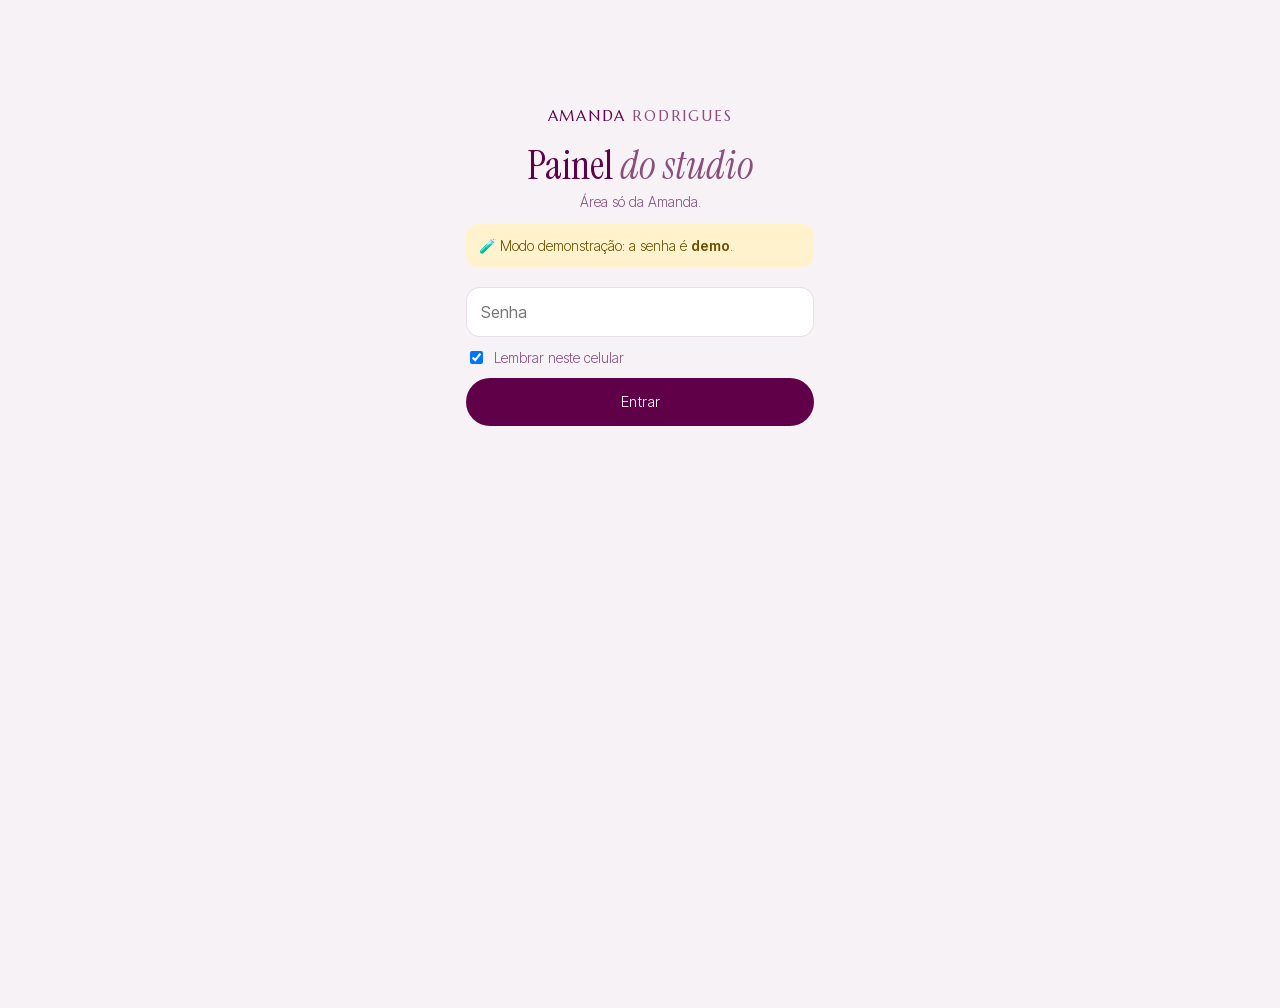
==== painel-teste/index.html @ 2af3f68d "Cópia de teste do painel (temporária, para a Amanda testar antes da ponte) Co-Authored-By: Claude Op" ====
<!doctype html>
<html lang="pt-BR">
<head>
<meta charset="utf-8">
<meta name="viewport" content="width=device-width,initial-scale=1,viewport-fit=cover">
<title>Painel · Amanda Rodrigues</title>
<meta name="robots" content="noindex,nofollow">
<meta name="theme-color" content="#600048">
<meta name="apple-mobile-web-app-capable" content="yes">
<meta name="apple-mobile-web-app-title" content="Painel Amanda">
<meta name="apple-mobile-web-app-status-bar-style" content="black-translucent">
<link rel="manifest" href="manifest.webmanifest">
<link rel="icon" href="icone.png">
<link rel="apple-touch-icon" href="icone.png">
<style>
@font-face{font-family:"Marcellus";font-display:swap;src:url(fonts/marcellus-latin.woff2) format("woff2")}
@font-face{font-family:"Instrument Serif";font-style:normal;font-display:swap;src:url(fonts/instrument-serif-normal.woff2) format("woff2")}
@font-face{font-family:"Instrument Serif";font-style:italic;font-display:swap;src:url(fonts/instrument-serif-italic.woff2) format("woff2")}
@font-face{font-family:"Inter Tight";font-weight:300 600;font-display:swap;src:url(fonts/inter-tight-latin.woff2) format("woff2")}
:root{--wh:#fff;--bg:#f6f2f6;--li:#f3d1f4;--li2:#f9e8f9;--pl:#600048;--pl2:#8a4f7d;--mu:#9b6b8f;--line:rgba(96,0,72,.13);--gr:#eceaee;--grt:#5f5963;--ok:#1f7a4d;--okb:#e3f4ea;--sf:"Instrument Serif",Georgia,serif;--mf:"Marcellus",Georgia,serif;--ss:"Inter Tight",system-ui,-apple-system,"Segoe UI",sans-serif}
*,*::before,*::after{box-sizing:border-box}
html{-webkit-text-size-adjust:100%}
body{margin:0;min-height:100vh;background:var(--bg);color:var(--pl);font:300 15px/1.5 var(--ss);-webkit-font-smoothing:antialiased}
button{font:inherit;color:inherit;cursor:pointer}
a{color:inherit}
h1,h2,h3,p{margin:0}
:focus-visible{outline:2px solid var(--pl);outline-offset:2px}
.hd{position:sticky;top:0;z-index:5;background:var(--pl);color:#fff;padding:calc(12px + env(safe-area-inset-top,0px)) 18px 12px;display:flex;align-items:center;justify-content:space-between;gap:10px}
.hd .t{font:400 14px/1 var(--mf);letter-spacing:.12em;text-transform:uppercase}
.hd .t small{display:block;font:300 11px/1.4 var(--ss);letter-spacing:.14em;color:var(--li);margin-top:3px}
.hd .bt{display:flex;gap:6px}
.hd button{background:rgba(255,255,255,.12);border:0;color:#fff;border-radius:999px;padding:8px 12px;font-size:13px}
.hd button:hover{background:rgba(255,255,255,.2)}
.demo{background:#fff2cc;color:#6b5000;font-size:13px;text-align:center;padding:8px 14px}
.wrap{max-width:1180px;margin:0 auto;padding:18px 14px 60px}
.grid{display:grid;gap:16px;align-items:start}
@media(min-width:920px){.grid{grid-template-columns:380px 1fr}}
@media(max-width:919px){.grid.det .ls{display:none}.grid:not(.det) .dt{display:none}}
.pane{background:var(--wh);border-radius:22px;box-shadow:0 12px 34px rgba(96,0,72,.08);padding:16px}
.flt{display:flex;gap:6px;margin-bottom:12px}
.flt button{border:1px solid var(--line);background:var(--wh);border-radius:999px;padding:7px 13px;font-size:13px}
.flt button.on{background:var(--pl);color:#fff;border-color:var(--pl)}
.list{display:grid;gap:8px}
.rq{display:grid;grid-template-columns:1fr auto;gap:2px 10px;text-align:left;border:1px solid var(--line);background:var(--wh);border-radius:16px;padding:12px 14px}
.rq:hover{border-color:var(--pl2)}
.rq.on{border-color:var(--pl);box-shadow:0 0 0 2px var(--li)}
.rq b{font:400 19px/1.15 var(--sf)}
.rq small{color:var(--mu);font-size:13px;grid-column:1}
.rq .badge{grid-row:1/3;grid-column:2;align-self:center}
.badge{display:inline-block;font-size:11px;font-weight:500;border-radius:999px;padding:4px 9px;white-space:nowrap}
.badge.pendente{background:#fff2cc;color:#7a5b00}
.badge.confirmado{background:var(--okb);color:var(--ok)}
.badge.proposta{background:var(--li);color:var(--pl)}
.badge.conversar{background:#ffe1e6;color:#9b1c3a}
.badge.recusado,.badge.cancelado{background:var(--gr);color:var(--grt)}
.vazio{padding:30px 10px;text-align:center;color:var(--mu)}
.back{background:none;border:0;padding:0;color:var(--mu);font-size:14px;margin-bottom:12px}
@media(min-width:920px){.back.mob{display:none}}
h2.t2{font:400 30px/1.05 var(--sf)}
.t2 em{color:var(--pl2)}
.sub{color:var(--pl2);font-size:14px;margin-top:4px}
.info{display:grid;gap:6px;margin-top:14px;font-size:14px}
.info div{display:flex;gap:8px}
.info b{font-weight:500;min-width:84px;color:var(--mu)}
.obs{margin-top:14px;padding:11px 13px;border-radius:12px;background:var(--li2);font-size:14px;white-space:pre-line}
.obs b{display:block;font:500 10px/1.3 var(--ss);letter-spacing:.18em;text-transform:uppercase;color:var(--mu);margin-bottom:3px}
.warn{margin-top:12px;padding:11px 13px;border-radius:12px;background:#fff2cc;color:#6b5000;font-size:14px}
.good{margin-top:12px;padding:11px 13px;border-radius:12px;background:var(--okb);color:var(--ok);font-size:14px}
.err{margin-top:12px;padding:11px 13px;border-radius:12px;background:#ffe1e6;color:#9b1c3a;font-size:14px}
.act{display:grid;grid-template-columns:1fr 1fr;gap:8px;margin-top:14px}
.b{display:inline-flex;align-items:center;justify-content:center;gap:9px;min-height:48px;border:0;border-radius:999px;background:var(--pl);color:#fff;font-size:15px;padding:0 18px;width:100%;text-decoration:none}
.b:hover{filter:brightness(1.15)}
.b:disabled{opacity:.45;cursor:not-allowed}
.b.o{background:var(--wh);color:var(--pl);border:1px solid var(--pl)}
.b.wa{background:#25d366;color:#05210f}
.b svg{width:19px;height:19px}
.lnk{background:none;border:0;color:var(--mu);font-size:13px;text-decoration:underline;margin-top:12px;padding:0}
.grp{font:500 10px/1 var(--ss);letter-spacing:.2em;text-transform:uppercase;color:var(--mu);margin:18px 0 8px}
.days{display:flex;gap:7px;overflow-x:auto;padding:2px 0 6px;scrollbar-width:none}
.days::-webkit-scrollbar{display:none}
.dy{flex:none;width:56px;border:1px solid var(--line);background:var(--wh);border-radius:14px;padding:8px 0;text-align:center}
.dy small{display:block;font-size:10px;letter-spacing:.1em;text-transform:uppercase;color:var(--mu)}
.dy b{display:block;font:400 22px/1.1 var(--sf)}
.dy em{display:block;font-style:normal;font-size:10px;color:var(--mu)}
.dy.on{background:var(--pl);border-color:var(--pl);color:#fff}.dy.on small,.dy.on em{color:var(--li)}
.dy:disabled{opacity:.3;cursor:not-allowed}
.slots{display:grid;grid-template-columns:repeat(5,1fr);gap:6px;margin-top:10px}
@media(max-width:480px){.slots{grid-template-columns:repeat(4,1fr)}}
.sl{border:1px solid var(--line);background:var(--li2);border-radius:10px;padding:9px 0;font-size:14px;font-weight:500}
.sl:hover,.sl.on{background:var(--pl);color:#fff}
.tl{position:relative;margin-top:30px;height:320px;border-top:1px solid var(--line)}
.cap{position:absolute;top:-20px;font-size:10px;letter-spacing:.14em;text-transform:uppercase;color:var(--mu)}
.hr{position:absolute;left:0;right:0;border-top:1px solid var(--line);font-size:10px;color:var(--mu)}
.hr span{position:absolute;top:-7px;left:0;background:var(--wh);padding-right:5px}
.ev{position:absolute;border-radius:8px;padding:3px 8px;font-size:12px;line-height:1.2;overflow:hidden}
.ev b{font-weight:500}
.ev.p{left:42px;right:calc(50% - 19px);background:var(--gr);color:#47424a;border-left:3px solid #9a949d}
.ev.c{left:calc(50% + 23px);right:0;background:var(--li);color:var(--pl);border-left:3px solid var(--pl)}
.ev.q{left:calc(50% + 23px);right:0;background:#fff7dd;color:#6b5000;border-left:3px dashed #c9a227}
.allday{margin-top:10px;padding:8px 12px;border-radius:10px;background:var(--gr);color:var(--grt);font-size:13px}
.ok{margin-top:14px;padding:16px;border-radius:16px;background:var(--okb)}
.ok h3{font:400 22px/1.1 var(--sf);color:var(--ok)}
.ok p{font-size:14px;color:#2d5c45;margin:4px 0 12px}
.login{max-width:380px;margin:12vh auto 0;padding:0 16px;text-align:center}
.login .lg{font:400 15px/1 var(--mf);letter-spacing:.12em;text-transform:uppercase}
.login .lg em{font-style:normal;color:var(--pl2)}
.login h1{font:400 40px/1 var(--sf);margin:22px 0 6px}
.login h1 em{color:var(--pl2)}
.login form{display:grid;gap:10px;margin-top:20px;text-align:left}
.login input[type=password]{font:400 16px var(--ss);color:var(--pl);border:1px solid var(--line);border-radius:14px;padding:14px;background:var(--wh);width:100%}
.login label.ck{display:flex;align-items:center;gap:8px;font-size:14px;color:var(--pl2)}
.vt{display:flex;gap:6px;max-width:1180px;margin:14px auto 0;padding:0 14px}
.vt button{border:1px solid var(--line);background:var(--wh);border-radius:999px;padding:9px 16px;font-size:14px}
.vt button.on{background:var(--pl);color:#fff;border-color:var(--pl)}
.cal{background:var(--wh);border-radius:22px;box-shadow:0 12px 34px rgba(96,0,72,.08);padding:14px}
.ctb{display:flex;align-items:center;justify-content:space-between;gap:8px;margin-bottom:12px}
.ctb b{font:400 24px/1.1 var(--sf)}
.ctb .nv{display:flex;gap:6px}
.ctb .nv button{border:1px solid var(--line);background:var(--wh);border-radius:999px;padding:7px 12px;font-size:13px}
.ctb .nv button:hover{border-color:var(--pl)}
.leg2{display:flex;flex-wrap:wrap;gap:12px;font-size:12px;color:var(--grt);margin:0 0 10px}
.leg2 span{display:flex;align-items:center;gap:6px}.leg2 i{width:12px;height:12px;border-radius:3px}
.dstrip{display:none;gap:6px;overflow-x:auto;margin-bottom:10px;scrollbar-width:none}
.dstrip::-webkit-scrollbar{display:none}
.cw{display:grid;grid-template-columns:42px repeat(7,minmax(0,1fr))}
.ch{position:sticky;top:0;background:var(--wh);z-index:2;text-align:center;padding:6px 2px;border-bottom:1px solid var(--line);font-size:11px;letter-spacing:.08em;text-transform:uppercase;color:var(--mu)}
.ch b{display:block;font:400 22px/1.1 var(--sf);letter-spacing:0;color:var(--pl)}
.ch.hj b{display:grid;place-items:center;width:34px;height:34px;margin:0 auto;border-radius:50%;background:var(--pl);color:#fff}
.ad2{min-height:24px;padding:3px 2px;border-bottom:1px solid var(--line);display:grid;gap:2px}
.ad2 span{display:block;background:var(--gr);color:#47424a;border-radius:6px;font-size:11px;padding:2px 6px;white-space:nowrap;overflow:hidden;text-overflow:ellipsis}
.tc{position:relative}
.tc .hl{position:absolute;left:0;right:0;border-top:1px solid var(--line)}
.tc .hl span{position:absolute;top:-7px;left:0;font-size:10px;color:var(--mu);background:var(--wh);padding-right:4px}
.dc{position:relative;border-left:1px solid var(--line)}
.dc.fe{background:repeating-linear-gradient(-45deg,#fff 0 8px,#faf6fa 8px 16px)}
.dc .hl{position:absolute;left:0;right:0;border-top:1px solid var(--line)}
.e2{position:absolute;border-radius:7px;padding:3px 6px;font-size:11px;line-height:1.2;overflow:hidden;text-align:left;border:0;margin:0 1px}
.e2 b{display:block;font-weight:500}
.e2.p{background:var(--gr);color:#47424a;border-left:3px solid #9a949d}
.e2.c{background:var(--li);color:var(--pl);border-left:3px solid var(--pl);cursor:pointer}
.e2.q{background:#fff7dd;color:#6b5000;border-left:3px dashed #c9a227;cursor:pointer}
.e2.s{background:var(--li2);color:var(--pl2);border-left:3px dashed var(--pl2);cursor:pointer}
.e2.c:hover,.e2.q:hover,.e2.s:hover{filter:brightness(.96)}
.now{position:absolute;left:0;right:0;border-top:2px solid #e0245e;z-index:1}
.now::before{content:"";position:absolute;left:-4px;top:-5px;width:8px;height:8px;border-radius:50%;background:#e0245e}
@media(max-width:719px){.dstrip{display:flex}.cw{grid-template-columns:42px 1fr}.cw .x{display:none}.ctb b{font-size:20px}}
.load{display:flex;align-items:center;justify-content:center;gap:10px;padding:26px 0;color:var(--mu);font-size:14px}
.load::before{content:"";width:16px;height:16px;border-radius:50%;border:2px solid var(--li);border-top-color:var(--pl);animation:gira .8s linear infinite}
@keyframes gira{to{transform:rotate(360deg)}}
</style>
</head>
<body>
<svg width="0" height="0" style="position:absolute" aria-hidden="true"><symbol id="wa" viewBox="0 0 24 24"><path fill="currentColor" d="M12 2a10 10 0 0 0-8.6 15.1L2 22l5-1.3A10 10 0 1 0 12 2Zm0 18.2c-1.5 0-2.9-.4-4.2-1.2l-.3-.2-3 .8.8-2.9-.2-.3A8.2 8.2 0 1 1 12 20.2Zm4.5-6.1c-.2-.1-1.5-.7-1.7-.8-.2-.1-.4-.1-.6.1l-.8 1c-.1.2-.3.2-.5.1a6.7 6.7 0 0 1-3.3-2.9c-.3-.4.2-.4.7-1.3.1-.2 0-.3 0-.4l-.8-1.8c-.2-.5-.4-.4-.6-.4h-.5a1 1 0 0 0-.7.3 3 3 0 0 0-.9 2.2c0 1.3.9 2.5 1 2.7.1.2 1.8 2.8 4.4 3.9 1.6.7 2.3.8 3.1.6.5-.1 1.5-.6 1.7-1.2.2-.6.2-1.1.2-1.2-.1-.1-.3-.2-.5-.3Z"/></symbol></svg>
<div id="app"></div>
<script src="js/config.js"></script>
<script src="js/agenda.js"></script>
<script>
(function(){
var A=Agenda,D=document,app=D.getElementById("app"),e=A.esc;
var S={view:"pedidos",sem:null,semD:null,dm:null,senha:"",lista:null,filtro:"novos",sel:null,dia:null,modo:null,hs:null,pd:null,ph:null,feito:null,erro:"",ocupado:false};
try{S.senha=localStorage.getItem("painelSenha")||sessionStorage.getItem("painelSenha")||""}catch(x){}
var NOME={pendente:"Novo pedido",confirmado:"Confirmado",proposta:"Sugestão enviada",conversar:"Quer conversar",recusado:"Recusado",cancelado:"Cancelado"};
function api(a,d){return A.api(a,Object.assign({senha:S.senha},d||{})).catch(function(err){if(err.auth===false){sair();}throw err})}
function sair(){S.senha="";S.lista=null;try{localStorage.removeItem("painelSenha");sessionStorage.removeItem("painelSenha")}catch(x){}render()}
function fone(t){var d=A.dig(t);if(d.length===13&&d.indexOf("55")===0)d=d.slice(2);return d.length===11?"("+d.slice(0,2)+") "+d.slice(2,7)+"-"+d.slice(7):d.length===10?"("+d.slice(0,2)+") "+d.slice(2,6)+"-"+d.slice(6):t}
function ped(){return(S.lista||[]).find(function(p){return p.id===S.sel})}
function inicioDe(p){return p.status==="proposta"?{data:p.sdata,hora:p.shora}:{data:p.data,hora:p.hora}}

function render(){
 if(!S.senha){app.innerHTML='<div class="login"><div class="lg">Amanda <em>Rodrigues</em></div><h1>Painel <em>do studio</em></h1><p class="sub">Área só da Amanda.</p>'+(A.demo?'<div class="warn" style="text-align:left">🧪 Modo demonstração: a senha é <b>demo</b>.</div>':'')+
  '<form id="lg"><input type="password" name="s" placeholder="Senha" required autocomplete="current-password"><label class="ck"><input type="checkbox" name="l" checked> Lembrar neste celular</label>'+(S.erro?'<div class="err">'+e(S.erro)+'</div>':'')+'<button class="b"'+(S.ocupado?" disabled":"")+'>'+(S.ocupado?"Entrando…":"Entrar")+'</button></form></div>';return}
 var novos=(S.lista||[]).filter(function(p){return p.status==="pendente"||p.status==="conversar"});
 var h='<header class="hd"><div class="t">Amanda Rodrigues<small>Painel de agendamentos</small></div><div class="bt"><button data-refresh>↻ Atualizar</button><button data-sair>Sair</button></div></header>'+(A.demo?'<div class="demo">🧪 Modo demonstração: dados de exemplo, nada é salvo na agenda de verdade.</div>':'');
 h+='<nav class="vt"><button class="'+(S.view==="pedidos"?"on":"")+'" data-v="pedidos">📋 Pedidos'+(novos.length?' ('+novos.length+')':'')+'</button><button class="'+(S.view==="agenda"?"on":"")+'" data-v="agenda">🗓 Agenda</button></nav>';
 if(S.view==="agenda"){app.innerHTML=h+'<div class="wrap">'+calendario()+'</div>';var hj=D.querySelector(".now");return}
 h+='<div class="wrap"><div class="grid'+(S.sel?" det":"")+'"><section class="pane ls">';
 h+='<div class="flt"><button class="'+(S.filtro==="novos"?"on":"")+'" data-f="novos">Precisam de resposta ('+novos.length+')</button><button class="'+(S.filtro==="todos"?"on":"")+'" data-f="todos">Todos</button></div>';
 if(!S.lista)h+='<div class="load">Carregando pedidos…</div>';
 else{var L=S.filtro==="novos"?novos:S.lista;
  h+=L.length?'<div class="list">'+L.map(function(p){var i=inicioDe(p);return'<button class="rq'+(p.id===S.sel?" on":"")+'" data-r="'+p.id+'"><b>'+(p.conflitos&&p.conflitos.length?"⚠️ ":"")+e(p.nome)+'</b><small>'+e(p.itens.map(function(x){return x.tec}).join(" + "))+'<br>'+A.dt(i.data)+' · '+i.hora+'</small><span class="badge '+p.status+'">'+NOME[p.status]+'</span></button>'}).join("")+'</div>':'<div class="vazio">'+(S.filtro==="novos"?"Nenhum pedido esperando resposta 🩷":"Nenhum pedido ainda.")+'</div>'}
 h+='</section><section class="pane dt">'+detalhe()+'</section></div></div>';
 app.innerHTML=h}

function detalhe(){var p=ped();if(!p)return'<div class="vazio">Escolha um pedido na lista.</div>';
 var i=inicioDe(p),fim=A.hm(A.amin(i.hora)+p.min),h='<button class="back mob" data-voltar>← Pedidos</button>';
 h+='<h2 class="t2">'+e(p.nome)+' <em>'+(p.status==="pendente"?"pediu":"")+'</em></h2><p class="sub">'+e(A.rot(p.itens))+'</p>';
 h+='<div class="info"><div><b>Quando</b><span>'+A.dt(i.data)+' · '+i.hora+' às '+fim+'</span></div><div><b>WhatsApp</b><span>'+e(fone(p.tel))+'</span></div><div><b>Situação</b><span class="badge '+p.status+'">'+NOME[p.status]+'</span></div></div>';
 if(p.obs)h+='<div class="obs"><b>📝 Observação da cliente</b>'+e(p.obs)+'</div>';
 if(S.feito&&S.feito.id===p.id){var link=A.wa(A.waNum(p.tel),S.feito.msg);
  h+='<div class="ok"><h3>'+(S.feito.tipo==="conf"?"Confirmado na tua agenda ✓":"Sugestão registrada ✓")+'</h3><p>Agora manda pra '+e(p.nome)+' no WhatsApp. A mensagem já vai pronta, é só tocar em enviar.</p><a class="b wa" href="'+link+'" target="_blank" rel="noopener"><svg><use href="#wa"/></svg>Enviar no WhatsApp</a></div>'}
 if(S.erro)h+='<div class="err">'+e(S.erro)+'</div>';
 if(p.status==="pendente"||p.status==="conversar"){
  if(p.status==="conversar")h+='<div class="warn">💬 A cliente não aceitou o horário sugerido e quer conversar. Tu pode sugerir outro.</div>';
  h+=(p.conflitos&&p.conflitos.length)?'<div class="warn">⚠️ Conflita com '+(p.conflitos[0].cliente?"uma cliente":"teu compromisso")+': <b>'+e(p.conflitos[0].titulo)+'</b>'+(p.conflitos[0].diaInteiro?" (dia inteiro)":" ("+p.conflitos[0].ini+"–"+p.conflitos[0].fim+")")+'. Que tal sugerir outro horário?</div>':(p.status==="pendente"?'<div class="good">✓ Tua agenda está livre nesse horário.</div>':'');
  if(S.modo==="sug")h+=sugerir(p);
  else h+='<div class="act"><button class="b wa" data-conf'+(S.ocupado?" disabled":"")+'><svg><use href="#wa"/></svg>Confirmar</button><button class="b o" data-sug>Sugerir outro horário</button></div><button class="lnk" data-rec>Não vou conseguir atender (recusar)</button>'}
 else if(p.status==="confirmado"&&!(S.feito&&S.feito.id===p.id))h+='<div class="good">✓ Confirmado e salvo no teu Google Agenda.</div><a class="b o" style="margin-top:10px" target="_blank" rel="noopener" href="'+A.wa(A.waNum(p.tel),A.MSG.conf(p))+'"><svg><use href="#wa"/></svg>Reenviar confirmação</a>';
 else if(p.status==="proposta"&&!(S.feito&&S.feito.id===p.id))h+='<div class="obs"><b>💬 Esperando a cliente aceitar</b>Tu sugeriu '+A.dt(p.sdata)+' às '+p.shora+'.</div><a class="b o" style="margin-top:10px" target="_blank" rel="noopener" href="'+A.wa(A.waNum(p.tel),A.MSG.prop(p))+'"><svg><use href="#wa"/></svg>Reenviar sugestão</a>';
 h+='<p class="sub" style="margin-top:20px">Tua agenda em '+A.dt(S.modo==="sug"&&S.pd?S.pd:i.data)+':</p>'+agenda();
 return h}

function sugerir(p){var h='<div class="grp">Sugerir outro dia</div>';
 if(!S.hs)return h+'<div class="load">Buscando teus horários livres…</div>';
 h+='<div class="days">'+S.hs.filter(function(d){return d.horarios.length}).map(function(d){var x=A.parse(d.data);return'<button class="dy'+(S.pd===d.data?" on":"")+'" data-pd="'+d.data+'"><small>'+A.DS[x.getDay()]+'</small><b>'+x.getDate()+'</b><em>'+A.MN[x.getMonth()]+'</em></button>'}).join("")+'</div>';
 if(S.pd){var d=S.hs.find(function(x){return x.data===S.pd});h+='<div class="slots">'+d.horarios.map(function(m){return'<button class="sl'+(S.ph===m?" on":"")+'" data-ph="'+m+'">'+m+'</button>'}).join("")+'</div>'}
 return h+'<div class="act"><button class="b o" data-cancel>Cancelar</button><button class="b wa" data-envsug'+(!S.ph||S.ocupado?" disabled":"")+'><svg><use href="#wa"/></svg>Enviar sugestão</button></div>'}

function agenda(){if(!S.dia)return'<div class="load">Carregando tua agenda…</div>';
 var A0=540,A1=1080,PX=320/(A1-A0),h="";
 S.dia.eventos.filter(function(x){return x.diaInteiro}).forEach(function(x){h+='<div class="allday">'+e(x.titulo)+' (dia inteiro)</div>'});
 h+='<div class="tl"><span class="cap" style="left:42px">Pessoal</span><span class="cap" style="left:calc(50% + 23px)">Clientes</span>';
 for(var m=A0;m<=A1;m+=60)h+='<div class="hr" style="top:'+((m-A0)*PX)+'px"><span>'+A.hm(m)+'</span></div>';
 function box(cls,ini,fim,txt,cor){var a=Math.max(A.amin(ini),A0),b=Math.min(A.amin(fim)||A1,A1);if(b<=A0||a>=A1)return"";return'<div class="ev '+cls+'" style="'+estilo(cor||"11",cls)+'top:'+((a-A0)*PX+1)+'px;height:'+Math.max((b-a)*PX-2,16)+'px">'+txt+'</div>'}
 S.dia.eventos.filter(function(x){return!x.diaInteiro}).forEach(function(x){h+=box(x.cliente?"c":"p",x.ini,x.fim,'<b>'+e(x.titulo)+'</b> '+x.ini+'–'+x.fim,x.cor)});
 S.dia.pedidos.forEach(function(x){h+=box(x.status==="confirmado"?"c":"q",x.ini,x.fim,'<b>'+e(x.nome)+'</b> '+(x.status==="confirmado"?x.ini+'–'+x.fim:x.status==="proposta"?"(sugerido)":"(aguardando)"),x.cor||A.corDe(x.itens))});
 return h+'</div>'}

function estilo(cor,t){var c=A.CORES[cor]||A.CORES["11"];return"background:"+c+"2e;color:#2b2230;border-left:3px "+(t==="q"||t==="s"?"dashed":"solid")+" "+c+";"}
function ymd(d){return d.getFullYear()+"-"+String(d.getMonth()+1).padStart(2,"0")+"-"+String(d.getDate()).padStart(2,"0")}
function segunda(d){var x=new Date(d);x.setHours(0,0,0,0);var w=(x.getDay()+6)%7;x.setDate(x.getDate()-w);return x}
function carregarSemana(){if(!S.sem)S.sem=ymd(segunda(new Date()));S.semD=null;render();
 api("admin.periodo",{inicio:S.sem,dias:7}).then(function(r){S.semD=r.dias;if(S.dm===null){var t=ymd(new Date()),k=r.dias.findIndex(function(d){return d.data===t});S.dm=k<0?0:k}render()}).catch(function(err){S.erro=err.message;render()})}
function calendario(){
 if(!S.sem)S.sem=ymd(segunda(new Date()));
 var b=A.parse(S.sem),f=new Date(b);f.setDate(b.getDate()+6);
 var tit=b.getDate()+(b.getMonth()!==f.getMonth()?" "+A.MN[b.getMonth()]:"")+" – "+f.getDate()+" "+A.MN[f.getMonth()];
 var h='<div class="cal"><div class="ctb"><b>'+tit+'</b><div class="nv"><button data-sem="-1" aria-label="Semana anterior">←</button><button data-sem="0">Hoje</button><button data-sem="1" aria-label="Próxima semana">→</button></div></div>';
 var LG=[["11","Pessoal"],["9","Manutenção de cílios"],["5","Nova aplicação"],["2","Sobrancelha"],["1","Micro e brow"]];
 h+='<div class="leg2">'+LG.map(function(x){var c=A.CORES[x[0]];return'<span><i style="background:'+c+'33;border-left:3px solid '+c+'"></i>'+x[1]+'</span>'}).join("")+'<span><i style="border:1.5px dashed #9b6b8f;background:#fff"></i>Tracejado = aguardando resposta</span></div>';
 if(S.erro)h+='<div class="err">'+e(S.erro)+'</div>';
 if(!S.semD)return h+'<div class="load">Carregando tua agenda…</div></div>';
 var hoje=ymd(new Date()),H0=7,H1=23,PX=42,alt=(H1-H0)*PX;
 h+='<div class="dstrip">'+S.semD.map(function(d,k){var x=A.parse(d.data),n=d.eventos.length+d.pedidos.length;return'<button class="dy'+(k===S.dm?" on":"")+'" data-dm="'+k+'"><small>'+A.DS[x.getDay()]+'</small><b>'+x.getDate()+'</b><em>'+(n?n+(n>1?" itens":" item"):"livre")+'</em></button>'}).join("")+'</div>';
 h+='<div class="cw"><div class="ch" style="border:0"></div>'+S.semD.map(function(d,k){var x=A.parse(d.data);return'<div class="ch'+(d.data===hoje?" hj":"")+(k!==S.dm?" x":"")+'">'+A.DS[x.getDay()]+'<b>'+x.getDate()+'</b></div>'}).join("");
 h+='<div class="ad2" style="border:0"></div>'+S.semD.map(function(d,k){return'<div class="ad2'+(k!==S.dm?" x":"")+'">'+d.eventos.filter(function(x){return x.diaInteiro}).map(function(x){return'<span style="'+estilo(x.cor||"11","p")+'" title="'+e(x.titulo)+'">'+e(x.titulo)+'</span>'}).join("")+'</div>'}).join("");
 var hl="";for(var m=H0;m<=H1;m++)hl+='<div class="hl" style="top:'+((m-H0)*PX)+'px"></div>';
 var tc='<div class="tc" style="height:'+alt+'px">';for(var m2=H0;m2<H1;m2++)tc+='<div class="hl" style="top:'+((m2-H0)*PX)+'px;border:0"><span>'+String(m2).padStart(2,"0")+'h</span></div>';h+=tc+'</div>';
 S.semD.forEach(function(d,k){var x=A.parse(d.data),fe=[0,1].indexOf(x.getDay())>=0;
  var it=d.eventos.filter(function(v){return!v.diaInteiro}).map(function(v){return{t:v.cliente?"c":"p",cor:v.cor||"11",a:A.amin(v.ini),b:A.amin(v.fim)||1440,txt:'<b>'+(v.cliente?"🩷 ":"")+e(v.titulo)+'</b>'+v.ini+'–'+v.fim}})
   .concat(d.pedidos.map(function(p){var cls=p.status==="confirmado"?"c":p.status==="proposta"?"s":"q";return{t:cls,cor:p.cor||A.corDe(p.itens),id:p.id,a:A.amin(p.ini),b:A.amin(p.fim),txt:'<b>'+(cls==="c"?"🩷 ":cls==="q"?"⏳ ":"💬 ")+e(p.nome)+'</b>'+e(p.itens.map(function(i){return i.tec}).join(" + "))+'<br>'+p.ini+'–'+p.fim}}));
  it.sort(function(u,v){return u.a-v.a});var lanes=[];it.forEach(function(v){var L=0;while(lanes[L]&&lanes[L]>v.a)L++;lanes[L]=v.b;v.l=L});var nl=Math.max(lanes.length,1);
  var col='<div class="dc'+(fe?" fe":"")+(k!==S.dm?" x":"")+'" style="height:'+alt+'px">'+hl;
  it.forEach(function(v){var a=Math.max(v.a,H0*60),bb=Math.min(v.b,H1*60);if(bb<=a)return;var top=(a-H0*60)/60*PX,hh=Math.max((bb-a)/60*PX-2,18);
   col+=(v.id?'<button data-go="'+v.id+'"':'<div')+' class="e2 '+v.t+'" style="'+estilo(v.cor,v.t)+'top:'+top+'px;height:'+hh+'px;left:'+(v.l/nl*100)+'%;width:calc('+(100/nl)+'% - 2px)">'+v.txt+(v.id?'</button>':'</div>')});
  if(d.data===hoje){var nm=new Date(),mm=nm.getHours()*60+nm.getMinutes();if(mm>H0*60&&mm<H1*60)col+='<div class="now" style="top:'+((mm-H0*60)/60*PX)+'px"></div>'}
  h+=col+'</div>'});
 return h+'</div></div>'}
function carregar(){return api("admin.lista").then(function(r){S.lista=r.pedidos;render();if(S.sel)carregarDia()}).catch(function(err){S.erro=err.message;render()})}
function carregarDia(){var p=ped();if(!p)return;var d=S.modo==="sug"&&S.pd?S.pd:inicioDe(p).data;S.dia=null;render();
 api("admin.dia",{data:d}).then(function(r){S.dia=r;render()}).catch(function(){})}

app.addEventListener("submit",function(ev){ev.preventDefault();var f=ev.target;if(f.id!=="lg")return;var s=f.s.value;S.ocupado=true;S.erro="";render();
 A.api("admin.login",{senha:s}).then(function(){S.senha=s;S.ocupado=false;try{(f.l&&f.l.checked?localStorage:sessionStorage).setItem("painelSenha",s)}catch(x){}render();carregar()})
 .catch(function(err){S.ocupado=false;S.erro=err.message||"Senha incorreta";render()})});
app.addEventListener("click",function(ev){var t=ev.target.closest("button");if(!t||t.closest("form"))return;var p=ped();
 if(t.hasAttribute("data-sair"))return sair();
 if(t.hasAttribute("data-refresh")){S.lista=null;render();carregar();if(S.view==="agenda")carregarSemana();return}
 if(t.dataset.v){S.view=t.dataset.v;S.erro="";if(S.view==="agenda")carregarSemana();else render();return}
 if(t.dataset.sem!==undefined){var n=+t.dataset.sem;if(n===0){S.sem=null;S.dm=null}else{var bs=A.parse(S.sem);bs.setDate(bs.getDate()+7*n);S.sem=ymd(bs);S.dm=0}return carregarSemana()}
 if(t.dataset.dm!==undefined){S.dm=+t.dataset.dm;return render()}
 if(t.dataset.go){S.view="pedidos";S.sel=t.dataset.go;S.modo=null;S.hs=null;S.pd=S.ph=null;S.feito=null;S.erro="";render();scrollTo(0,0);return carregarDia()}
 if(t.dataset.f){S.filtro=t.dataset.f;return render()}
 if(t.dataset.r){S.sel=t.dataset.r;S.modo=null;S.hs=null;S.pd=S.ph=null;S.feito=null;S.erro="";render();scrollTo(0,0);return carregarDia()}
 if(t.hasAttribute("data-voltar")){S.sel=null;S.feito=null;return render()}
 if(t.hasAttribute("data-conf")){S.ocupado=true;S.erro="";render();
  return api("admin.confirmar",{id:p.id}).then(function(){var i=inicioDe(p);var q=Object.assign({},p,{data:i.data,hora:i.hora});S.feito={id:p.id,tipo:"conf",msg:A.MSG.conf(q)};S.ocupado=false;return carregar()}).catch(function(err){S.ocupado=false;S.erro=err.message;render()})}
 if(t.hasAttribute("data-sug")){S.modo="sug";S.hs=null;S.pd=S.ph=null;render();return api("admin.horarios",{id:p.id}).then(function(r){S.hs=r.dias;render()}).catch(function(err){S.erro=err.message;S.modo=null;render()})}
 if(t.hasAttribute("data-cancel")){S.modo=null;S.pd=S.ph=null;render();return carregarDia()}
 if(t.dataset.pd){S.pd=t.dataset.pd;S.ph=null;render();return carregarDia()}
 if(t.dataset.ph){S.ph=t.dataset.ph;return render()}
 if(t.hasAttribute("data-envsug")){S.ocupado=true;S.erro="";render();var pd=S.pd,ph=S.ph;
  return api("admin.sugerir",{id:p.id,data:pd,hora:ph}).then(function(){S.feito={id:p.id,tipo:"prop",msg:A.MSG.prop(Object.assign({},p,{sdata:pd,shora:ph}))};S.modo=null;S.ocupado=false;return carregar()}).catch(function(err){S.ocupado=false;S.erro=err.message;render()})}
 if(t.hasAttribute("data-rec")){if(!confirm("Recusar o pedido de "+p.nome+"? Lembra de avisar ela no WhatsApp."))return;
  return api("admin.recusar",{id:p.id}).then(carregar).catch(function(err){S.erro=err.message;render()})}
});
/* atualiza sozinho a cada 1 minuto com o painel aberto */
setInterval(function(){if(S.senha&&!D.hidden&&!S.ocupado&&S.modo!=="sug"){api("admin.lista").then(function(r){S.lista=r.pedidos;if(S.view!=="agenda")render()}).catch(function(){});if(S.view==="agenda"&&S.sem)api("admin.periodo",{inicio:S.sem,dias:7}).then(function(r){S.semD=r.dias;render()}).catch(function(){})}},60000);
render();if(S.senha)carregar();
})();
</script>
</body>
</html>
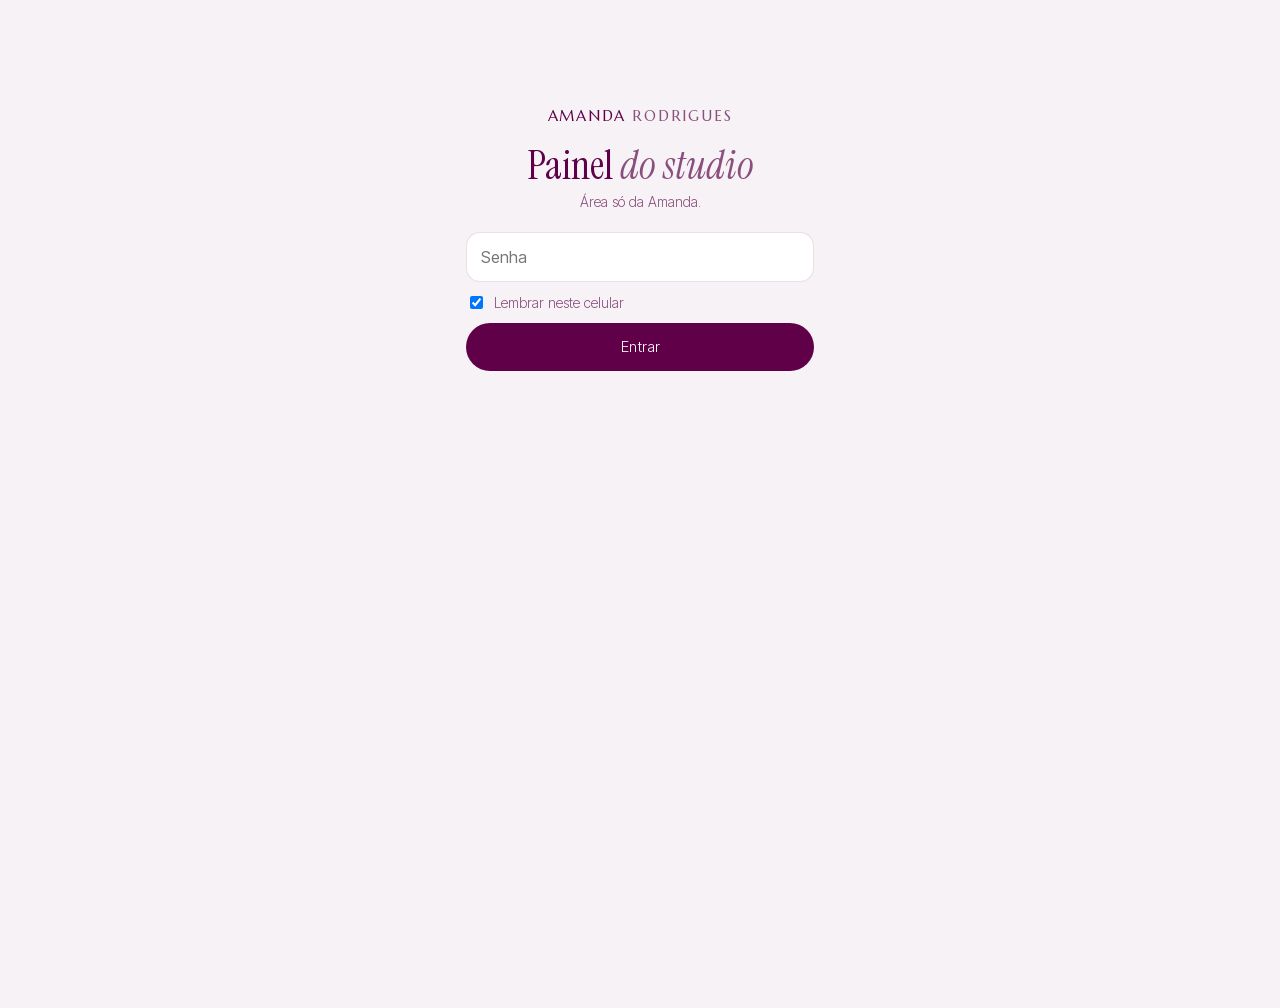
==== commit dcd6c2cc: "Ajustes visuais no topo e agendamento mais protegido - Página inicial: "Ver técnicas e valores" acim" ====
--- a/painel-teste/index.html
+++ b/painel-teste/index.html
@@ -52,7 +52,10 @@
 .badge.confirmado{background:var(--okb);color:var(--ok)}
 .badge.proposta{background:var(--li);color:var(--pl)}
 .badge.conversar{background:#ffe1e6;color:#9b1c3a}
-.badge.recusado,.badge.cancelado{background:var(--gr);color:var(--grt)}
+.badge.recusado,.badge.cancelado,.badge.expirado{background:var(--gr);color:var(--grt)}
+.massa{display:flex;justify-content:flex-end;margin:-4px 0 10px}
+.massa button{background:none;border:0;padding:4px 0;color:var(--mu);font-size:13px;text-decoration:underline;cursor:pointer}
+.massa button:hover{color:var(--pl)}
 .vazio{padding:30px 10px;text-align:center;color:var(--mu)}
 .back{background:none;border:0;padding:0;color:var(--mu);font-size:14px;margin-bottom:12px}
 @media(min-width:920px){.back.mob{display:none}}
@@ -158,16 +161,17 @@
 (function(){
 var A=Agenda,D=document,app=D.getElementById("app"),e=A.esc;
 var S={view:"pedidos",sem:null,semD:null,dm:null,senha:"",lista:null,filtro:"novos",sel:null,dia:null,modo:null,hs:null,pd:null,ph:null,feito:null,erro:"",ocupado:false};
-try{S.senha=localStorage.getItem("painelSenha")||sessionStorage.getItem("painelSenha")||""}catch(x){}
-var NOME={pendente:"Novo pedido",confirmado:"Confirmado",proposta:"Sugestão enviada",conversar:"Quer conversar",recusado:"Recusado",cancelado:"Cancelado"};
-function api(a,d){return A.api(a,Object.assign({senha:S.senha},d||{})).catch(function(err){if(err.auth===false){sair();}throw err})}
-function sair(){S.senha="";S.lista=null;try{localStorage.removeItem("painelSenha");sessionStorage.removeItem("painelSenha")}catch(x){}render()}
+S.token="";try{S.token=localStorage.getItem("painelToken")||sessionStorage.getItem("painelToken")||"";if(!S.token)S.senha=localStorage.getItem("painelSenha")||sessionStorage.getItem("painelSenha")||""}catch(x){}
+function logado(){return!!(S.token||S.senha)}
+var NOME={pendente:"Novo pedido",confirmado:"Confirmado",proposta:"Sugestão enviada",conversar:"Quer conversar",recusado:"Recusado",cancelado:"Cancelado",expirado:"Vencido"};
+function api(a,d){return A.api(a,Object.assign(S.token?{token:S.token}:{senha:S.senha},d||{})).catch(function(err){if(err.auth===false){sair();S.erro=err.message;render()}throw err})}
+function sair(){S.senha="";S.token="";S.lista=null;try{["painelSenha","painelToken"].forEach(function(k){localStorage.removeItem(k);sessionStorage.removeItem(k)})}catch(x){}render()}
 function fone(t){var d=A.dig(t);if(d.length===13&&d.indexOf("55")===0)d=d.slice(2);return d.length===11?"("+d.slice(0,2)+") "+d.slice(2,7)+"-"+d.slice(7):d.length===10?"("+d.slice(0,2)+") "+d.slice(2,6)+"-"+d.slice(6):t}
 function ped(){return(S.lista||[]).find(function(p){return p.id===S.sel})}
 function inicioDe(p){return p.status==="proposta"?{data:p.sdata,hora:p.shora}:{data:p.data,hora:p.hora}}
 
 function render(){
- if(!S.senha){app.innerHTML='<div class="login"><div class="lg">Amanda <em>Rodrigues</em></div><h1>Painel <em>do studio</em></h1><p class="sub">Área só da Amanda.</p>'+(A.demo?'<div class="warn" style="text-align:left">🧪 Modo demonstração: a senha é <b>demo</b>.</div>':'')+
+ if(!logado()){app.innerHTML='<div class="login"><div class="lg">Amanda <em>Rodrigues</em></div><h1>Painel <em>do studio</em></h1><p class="sub">Área só da Amanda.</p>'+(A.demo?'<div class="warn" style="text-align:left">🧪 Modo demonstração: a senha é <b>demo</b>.</div>':'')+
   '<form id="lg"><input type="password" name="s" placeholder="Senha" required autocomplete="current-password"><label class="ck"><input type="checkbox" name="l" checked> Lembrar neste celular</label>'+(S.erro?'<div class="err">'+e(S.erro)+'</div>':'')+'<button class="b"'+(S.ocupado?" disabled":"")+'>'+(S.ocupado?"Entrando…":"Entrar")+'</button></form></div>';return}
  var novos=(S.lista||[]).filter(function(p){return p.status==="pendente"||p.status==="conversar"});
  var h='<header class="hd"><div class="t">Amanda Rodrigues<small>Painel de agendamentos</small></div><div class="bt"><button data-refresh>↻ Atualizar</button><button data-sair>Sair</button></div></header>'+(A.demo?'<div class="demo">🧪 Modo demonstração: dados de exemplo, nada é salvo na agenda de verdade.</div>':'');
@@ -177,6 +181,8 @@
  h+='<div class="flt"><button class="'+(S.filtro==="novos"?"on":"")+'" data-f="novos">Precisam de resposta ('+novos.length+')</button><button class="'+(S.filtro==="todos"?"on":"")+'" data-f="todos">Todos</button></div>';
  if(!S.lista)h+='<div class="load">Carregando pedidos…</div>';
  else{var L=S.filtro==="novos"?novos:S.lista;
+  var pend=(S.lista||[]).filter(function(p){return p.status==="pendente"});
+  if(S.filtro==="novos"&&pend.length>1)h+='<div class="massa"><button data-massa>Recusar todos os '+pend.length+' pedidos novos</button></div>';
   h+=L.length?'<div class="list">'+L.map(function(p){var i=inicioDe(p);return'<button class="rq'+(p.id===S.sel?" on":"")+'" data-r="'+p.id+'"><b>'+(p.conflitos&&p.conflitos.length?"⚠️ ":"")+e(p.nome)+'</b><small>'+e(p.itens.map(function(x){return x.tec}).join(" + "))+'<br>'+A.dt(i.data)+' · '+i.hora+'</small><span class="badge '+p.status+'">'+NOME[p.status]+'</span></button>'}).join("")+'</div>':'<div class="vazio">'+(S.filtro==="novos"?"Nenhum pedido esperando resposta 🩷":"Nenhum pedido ainda.")+'</div>'}
  h+='</section><section class="pane dt">'+detalhe()+'</section></div></div>';
  app.innerHTML=h}
@@ -250,10 +256,16 @@
  api("admin.dia",{data:d}).then(function(r){S.dia=r;render()}).catch(function(){})}
 
 app.addEventListener("submit",function(ev){ev.preventDefault();var f=ev.target;if(f.id!=="lg")return;var s=f.s.value;S.ocupado=true;S.erro="";render();
- A.api("admin.login",{senha:s}).then(function(){S.senha=s;S.ocupado=false;try{(f.l&&f.l.checked?localStorage:sessionStorage).setItem("painelSenha",s)}catch(x){}render();carregar()})
+ A.api("admin.login",{senha:s}).then(function(r){S.ocupado=false;var st=(f.l&&f.l.checked?localStorage:sessionStorage);
+  if(r&&r.token){S.token=r.token;S.senha="";try{st.setItem("painelToken",r.token);localStorage.removeItem("painelSenha");sessionStorage.removeItem("painelSenha")}catch(x){}}
+  else{S.senha=s;try{st.setItem("painelSenha",s)}catch(x){}}
+  render();carregar()})
  .catch(function(err){S.ocupado=false;S.erro=err.message||"Senha incorreta";render()})});
 app.addEventListener("click",function(ev){var t=ev.target.closest("button");if(!t||t.closest("form"))return;var p=ped();
  if(t.hasAttribute("data-sair"))return sair();
+ if(t.hasAttribute("data-massa")){var ps=(S.lista||[]).filter(function(p){return p.status==="pendente"});
+  if(!confirm("Recusar os "+ps.length+" pedidos novos? Use isso pra limpar pedidos falsos. Os horários voltam a ficar livres."))return;
+  return api("admin.recusarVarios",{ids:ps.map(function(p){return p.id})}).then(function(r){S.erro="";S.sel=null;return carregar()}).catch(function(err){S.erro=err.message==="Ação desconhecida"?"Atualize a ponte pra usar esse botão.":err.message;render()})}
  if(t.hasAttribute("data-refresh")){S.lista=null;render();carregar();if(S.view==="agenda")carregarSemana();return}
  if(t.dataset.v){S.view=t.dataset.v;S.erro="";if(S.view==="agenda")carregarSemana();else render();return}
  if(t.dataset.sem!==undefined){var n=+t.dataset.sem;if(n===0){S.sem=null;S.dm=null}else{var bs=A.parse(S.sem);bs.setDate(bs.getDate()+7*n);S.sem=ymd(bs);S.dm=0}return carregarSemana()}
@@ -274,8 +286,8 @@
   return api("admin.recusar",{id:p.id}).then(carregar).catch(function(err){S.erro=err.message;render()})}
 });
 /* atualiza sozinho a cada 1 minuto com o painel aberto */
-setInterval(function(){if(S.senha&&!D.hidden&&!S.ocupado&&S.modo!=="sug"){api("admin.lista").then(function(r){S.lista=r.pedidos;if(S.view!=="agenda")render()}).catch(function(){});if(S.view==="agenda"&&S.sem)api("admin.periodo",{inicio:S.sem,dias:7}).then(function(r){S.semD=r.dias;render()}).catch(function(){})}},60000);
-render();if(S.senha)carregar();
+setInterval(function(){if(logado()&&!D.hidden&&!S.ocupado&&S.modo!=="sug"){api("admin.lista").then(function(r){S.lista=r.pedidos;if(S.view!=="agenda")render()}).catch(function(){});if(S.view==="agenda"&&S.sem)api("admin.periodo",{inicio:S.sem,dias:7}).then(function(r){S.semD=r.dias;render()}).catch(function(){})}},60000);
+render();if(logado())carregar();
 })();
 </script>
 </body>
